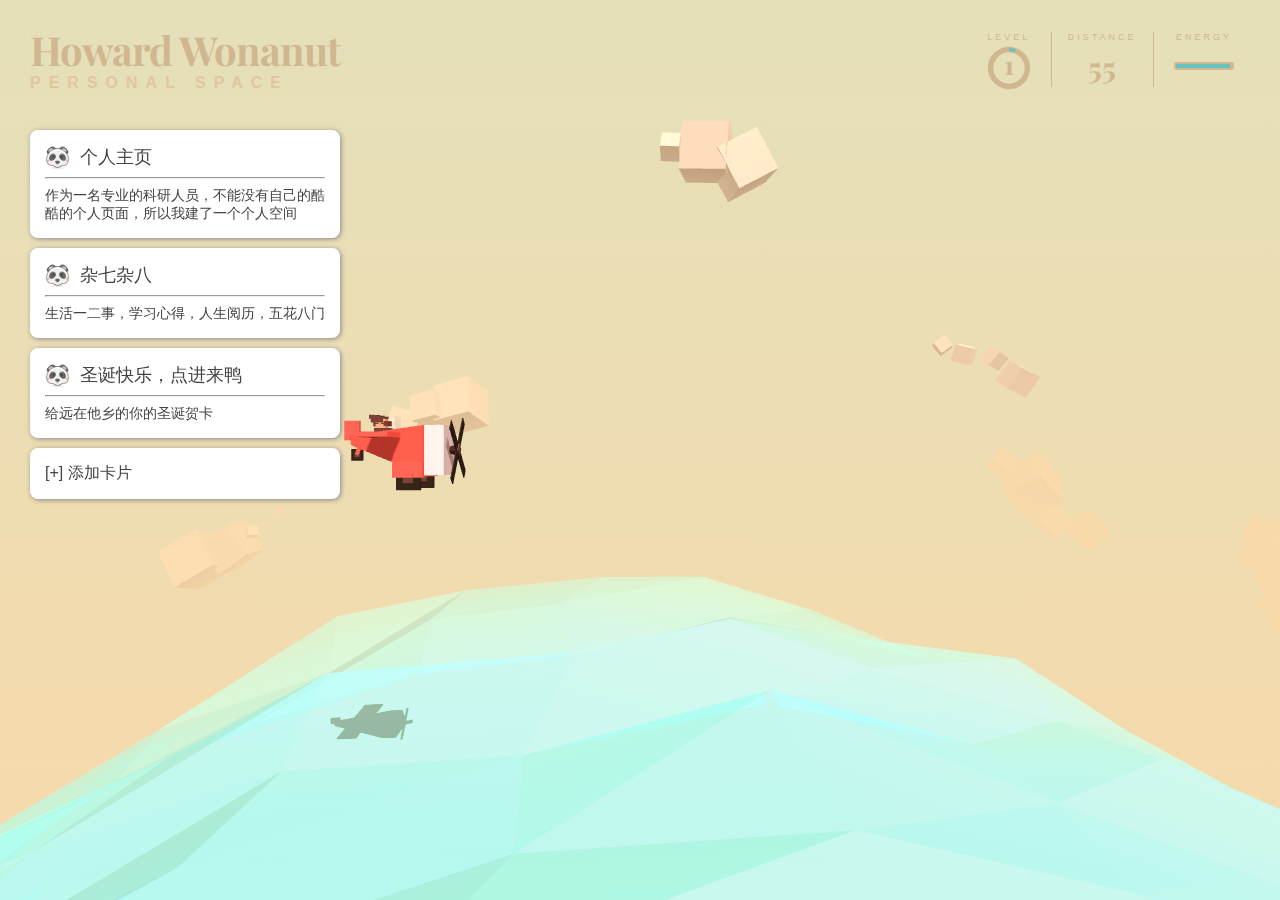
==== index.html @ b6fc9e32 "Add files via upload" ====
<html>
	<head>
		<meta charset="UTF-8" />
		<meta http-equiv="X-UA-Compatible" content="IE=edge">
		<meta name="viewport" content="width=device-width, initial-scale=1">
		<title>多拉的小窝</title>
		<meta name="description" content="Demo of the game: The Making of 'The Aviator': Animating a Basic 3D Scene with Three.js" />
		<meta name="keywords" content="three.js, webgl, tutorial, game, 3d, animation, airplane, web development, javascript" />
		<meta name="author" content="Karim Maaloul for Codrops" />
		<link rel="shortcut icon" href="img/favico.ico">
		<link href='https://fonts.googleapis.com/css?family=Playfair+Display:400,700,700italic' rel='stylesheet' type='text/css'>
		<link rel="stylesheet" type="text/css" href="css/demo.css" />
		<link rel="stylesheet" type="text/css" href="css/game.css" />
		<link rel="stylesheet" type="text/css" href="css/wonanut.css" />
		<script type="text/javascript" src="js/TweenMax.min.js"></script>
		<script type="text/javascript" src="js/three.min.js"></script>
		<script type="text/javascript" src="js/game.js" /></script>
		<!--[if IE]>
		  <script src="http://html5shiv.googlecode.com/svn/trunk/html5.js"></script>
		<![endif]-->
	</head>
	<body>
		<div class="game-holder" id="gameHolder">
			<div class="header">
				<h1>Howard Wonanut</h1>
				<h2>PERSONAL SPACE</h2>
			</div>
			<div class="score" id="score">
					<div class="score__content" id="level">
						<div class="score__label">level</div>
						<div class="score__value score__value--level" id="levelValue">1</div>
						<svg class="level-circle" id="levelCircle" viewbox="0 0 200 200">
							<circle id="levelCircleBgr" r="80" cx="100" cy="100" fill="none" stroke="#d1b790" stroke-width="24px" />
							<circle id="levelCircleStroke" r="80" cx="100" cy="100" fill="none" #f25346 stroke="#68c3c0" stroke-width="14px" stroke-dasharray="502" />
						</svg>
					</div>
					<div class="score__content" id="dist">
						<div class="score__label">distance</div>
						<div class="score__value score__value--dist" id="distValue">000</div>
					</div>
					<div class="score__content" id="energy">
						<div class="score__label">energy</div>
						<div class="score__value score__value--energy" id="energyValue">
							<div class="energy-bar" id="energyBar"></div>
						</div>
					</div>
				</div>
			<div class="world" id="world"></div>
			<div class="message message--replay" id="replayMessage">Click to Replay</div>
				
		</div>
		
		<div class="card_list">
			<div class="card" onclick="window.open('archives/Personal/index.html')">
				<div class="img">  
					<img src="img/favico.ico" width="25" height="25" />  
				</div>
				<div class="title">个人主页</div>
				<hr>
				<div class="description">作为一名专业的科研人员，不能没有自己的酷酷的个人页面，所以我建了一个个人空间</div>
			</div>
			<div class="card" onclick="window.open('archives/Life/index.html')">
				<div class="img">  
					<img src="img/favico.ico" width="25" height="25" />  
				</div>
				<div class="title">杂七杂八</div>
				<hr>
				<div class="description">生活一二事，学习心得，人生阅历，五花八门</div>
			</div>
			<div class="card" onclick="window.open('archives/Christmas/index.html')">
				<div class="img">  
					<img src="img/favico.ico" width="25" height="25" />  
				</div>
				<div class="title">圣诞快乐，点进来鸭</div>
				<hr>
				<div class="description">给远在他乡的你的圣诞贺卡</div>
			</div>
			<div class="card" onclick="alert('妄想改我的网页？不存在的')">
				<div class="add_card">[+] 添加卡片</div>
			</div>
		</div>
		

	</body>
</html>
---- css/demo.css ----
@font-face {
	font-family: 'codropsicons';
	font-weight: normal;
	font-style: normal;
	src: url('../fonts/codropsicons/codropsicons.eot');
	src: url('../fonts/codropsicons/codropsicons.eot?#iefix') format('embedded-opentype'), url('../fonts/codropsicons/codropsicons.woff') format('woff'), url('../fonts/codropsicons/codropsicons.ttf') format('truetype'), url('../fonts/codropsicons/codropsicons.svg#codropsicons') format('svg');
}

*,
*::after,
*::before {
	-webkit-box-sizing: border-box;
	box-sizing: border-box;
}

body {
	font-family: 'Avenir Next', Avenir, 'Helvetica Neue', Helvetica, Arial, sans-serif;
	margin: 0;
	color: #444;
	background: #f6f6f6;
}

a {
	text-decoration: none;
	color: #d1b790;
	outline: none;
}

a:hover,
a:focus {
	color: #bba077;
	outline: none;
}


/* Top Navigation Style */

.meta {
	font-size: 0.75em;
	line-height: 1;
	position: absolute;
	top: 1em;
	left: 1em;
	display: -webkit-flex;
	display: flex;
	-webkit-flex-wrap: wrap;
	flex-wrap: wrap;
	white-space: nowrap;
	border-top: 1px solid #d1b790;
}

.meta::after {
	content: '';
	position: absolute;
	top: 0;
	right: 0;
	width: 1px;
	height: 100%;
	background: #d1b790;
}

.meta a {
	display: block;
	padding: 1em 1.35em;
	border: 1px solid #d1b790;
	border-top: 0;
}

.meta a:not(:last-child) {
	border-right: 0;
}

.codrops-icon {
	width: 4em;
}

.codrops-icon span {
	display: none;
}

.codrops-icon::before {
	font-family: 'codropsicons';
	font-size: 1.15em;
	font-weight: normal;
	font-style: normal;
	font-variant: normal;
	line-height: 1;
	text-transform: none;
	speak: none;
	-webkit-font-smoothing: antialiased;
}

.codrops-icon--drop::before {
	content: '\e001';
	color: #09c;
}

.codrops-icon--prev::before {
	content: '\e004';
}


/* Demo links */

.demo-link {
	font-family: 'Playfair Display';
	font-weight: bold;
	text-align: center;
	letter-spacing: 0.2em;
	text-transform: uppercase;
}

.demo-link--current {
	color: #bba077;
}

@media screen and (max-width:40em) {
	.meta {
		right: 1em;
	}
	.demo-link {
		-webkit-flex: 1;
		flex: 1;
	}
}

/* Styles for sponsor */
body #cdawrap { top: auto; right: auto; bottom: 12px; left: 12px; border: 1px solid #d1b790; background: none; }
.partisan { position: absolute; bottom: 0; left: 0; width: 38em; padding: 4.5em 7.5em 1.5em 5.5em; }
.partisan__bg { position: absolute; bottom: 0; left: 0; width: 100%; height: 100%; pointer-events: none; opacity: 0.5; }
.partisan__link { position: relative; display: -webkit-flex; display: flex; -webkit-justify-content: center; justify-content: center; -webkit-align-items: center; align-items: center; }
.partisan__img, .partisan__title { opacity: 0.85; -webkit-transition: opacity 0.1s; transition: opacity 0.1s; }
.partisan__link:hover .partisan__img, .partisan__link:hover .partisan__title { opacity: 1; }
.partisan__img { max-width: 42%; }
.partisan__title { font-family: 'Playfair Display'; font-weight: bold; position: relative; margin: 0.5em 0 0 0.85em; color: #555d27; }
.partisan__title::before { content: 'Sponsored by:'; font-size: 0.5em; font-weight: bold; position: absolute; bottom: 100%; left: 0; padding: 0 0 1em 0; letter-spacing: 0.25em; text-transform: uppercase; color: #95a534; }
@media screen and (max-width:80em) {
	.partisan { font-size: 76%; }
	.partisan__title::before { font-size: 0.25em; }
}
@media screen and (max-width:60em) {
	.game-holder .message--instructions { bottom: 5.5em; }
	.partisan { width: 100%; height: auto; padding: 1.75em 0.5em 0.5em; text-align: center; background: rgba(190, 215, 48, 0.5); }
	.partisan__bg { display: none; }
	.partisan__img { display: none; }
	.partisan__title { margin: 0; }
	.partisan__title::before { width: 100%; padding: 0 0 0.25em; }
}
---- css/game.css ----
.game-holder {
	position: absolute;
	width: 100%;
	height: 100%;
	background: -webkit-linear-gradient(#e4e0ba, #f7d9aa);
	background: linear-gradient(#e4e0ba, #f7d9aa);
}

.world {
	position: absolute;
	overflow: hidden;
	width: 100%;
	height: 100%;
}

.header {
	padding-left: 30px;
	position: absolute;
	top: 30px;
	left: 0;
	width: 100%;
	text-align: left;
	pointer-events: none;
}

.header h1 {
	font-family: 'Playfair Display';
	font-size: 2.5em;
	line-height: 1;
	margin: 0;
	letter-spacing: -0.025em;
	color: #d1b790;
}

.header h1 span {
	font-size: 0.2em;
	font-style: italic;
	display: block;
	margin: 0 0 -1.5em -7em;
	letter-spacing: 0px;
}

.header h2 {
	font-size: 1em;
	margin: 0.25em 0;
	white-space: nowrap;
	text-indent: 0em;
	letter-spacing: 0.5em;
	text-transform: uppercase;
	color: #e1c7a0;
}

.score {
	width: 100%;
	margin: 2em 0 0;
	position: absolute;
	top: 0px;
	right: 30px;
	text-align: right;
	white-space: nowrap;
}

.score__content {
	position: relative;
	display: inline-block;
	padding: 0 1em;
	vertical-align: top;
}

.score__content:nth-child(2) {
	border-right: 1px solid #d1b790;
	border-left: 1px solid #d1b790;
}

.score__label {
	font-size: 9px;
	position: relative;
	margin: 0 0 0.5em 0;
	text-align: center;
	letter-spacing: 3px;
	text-transform: uppercase;
	color: #d1b790;
}

.score__value {
	font-family: 'Playfair Display';
	font-weight: bold;
	text-align: center;
	color: #d1b790;
}

.score__value--level {
	font-size: 26px;
}

.score__value--dist {
	font-size: 30px;
}

.level-circle {
	position: absolute;
	left: 50%;
	width: 46px;
	margin: -37px 0 0 -23px;
	-webkit-transform: rotate(-90deg);
	transform: rotate(-90deg);
}

.score__value--energy {
	position: relative;
	width: 60px;
	height: 8px;
	margin-top: 20px;
	border-radius: 3px;
	background-color: #d1b790;
}

.energy-bar {
	position: absolute;
	top: 0;
	right: 0;
	bottom: 0;
	left: 0;
	margin: 2px;
	background-color: #f25346;
	-webkit-animation-name: none;
	animation-name: none;
	-webkit-animation-duration: 150ms;
	animation-duration: 150ms;
	-webkit-animation-iteration-count: infinite;
	animation-iteration-count: infinite;
}

.message {
	font-weight: bold;
	position: absolute;
	left: 0;
	width: 100%;
	text-align: center;
	text-transform: uppercase;
	pointer-events: none;
}

.message--replay {
	font-size: 1.25vw;
	bottom: 40vh;
	display: none;
	text-indent: 0.5em;
	letter-spacing: 0.5em;
	color: #d1b790;
}

.message--instructions {
	font-family: 'Playfair Display';
	font-size: 0.85em;
	bottom: 8vh;
	letter-spacing: 0.2em;
	color: #68c3c0;
}

.message--instructions span {
	display: block;
	color: #d6483b;
	white-space: nowrap;
}

@-webkit-keyframes blinking {
	0% { opacity: 1; }
	50% { opacity: 0; }
	100% { opacity: 1; }
}

@keyframes blinking {
	0% { opacity: 1; }
	50% { opacity: 0; }
	100% { opacity: 1; }
}

@media screen and (max-width: 40em) {
	.header {
		font-size: 0.75em;
		top: 6.5em;
	}
	.header h2 {
		letter-spacing: 0.65em;
	}
}
---- css/wonanut.css ----
@font-face {
	font-family: 'christmas';
	src: url(../fonts/christmas/ChristmasSparkle.ttf);
}

.card_list {
	position:absolute;
	left:30px;
	top:120px;
}

.card {
	background:rgba(255,255,255,1);
	width:310px;
	border-radius:8px;
	box-shadow:1px 1px 5px #888;
	padding:15px;
	transition: 0.5s;
	margin-top: 10px;
}

.card:hover {
	transition: 0.5s;
	cursor:pointer;
	box-shadow:1px 1px 8px #444;
}

.card .img {
	width: 25px; 
	height: 25px; 
	float: left; 
	margin-right: 10px;
	border-radius: 50%; 
	overflow: hidden;
}

.card .title {
	font-family: STHeiti;
	font-size: 18px;
}

.card .description {
	font-family: Microsoft JhengHei;
	font-size: 14px;
}

.Christmas{
	width:60%;
	height:10%;
	background-color:#d1b790;
	position:absolute;
	opacity:0.3;
	top:15%;
	left:20%;
	text-align:center;
	padding-top:15px;
}

.Christmas a {
	color:red;
	font-family:christmas;
	animation:fontColor 5s linear infinite;
	font-size:50px;
}

@keyframes fontColor
{
0%   {color: red;}
50%  {color: blue;}
100% {color: green;}
}
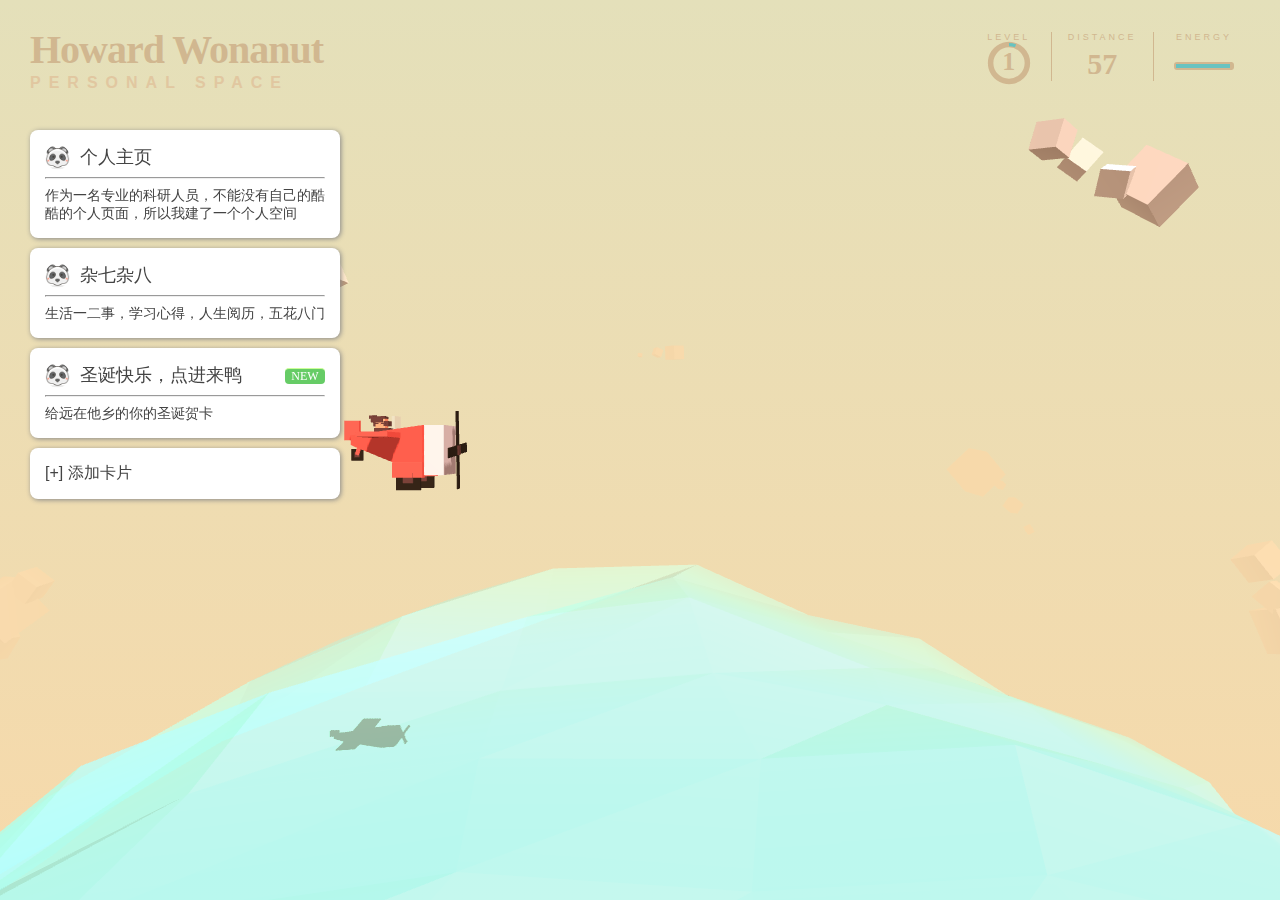
==== commit 57e827ee: "Add files via upload" ====
--- a/index.html
+++ b/index.html
@@ -8,7 +8,6 @@
 		<meta name="keywords" content="three.js, webgl, tutorial, game, 3d, animation, airplane, web development, javascript" />
 		<meta name="author" content="Karim Maaloul for Codrops" />
 		<link rel="shortcut icon" href="img/favico.ico">
-		<link href='https://fonts.googleapis.com/css?family=Playfair+Display:400,700,700italic' rel='stylesheet' type='text/css'>
 		<link rel="stylesheet" type="text/css" href="css/demo.css" />
 		<link rel="stylesheet" type="text/css" href="css/game.css" />
 		<link rel="stylesheet" type="text/css" href="css/wonanut.css" />
@@ -71,7 +70,7 @@
 				<div class="img">  
 					<img src="img/favico.ico" width="25" height="25" />  
 				</div>
-				<div class="title">圣诞快乐，点进来鸭</div>
+				<div class="title">圣诞快乐，点进来鸭<div class="label_green">NEW</div></div>
 				<hr>
 				<div class="description">给远在他乡的你的圣诞贺卡</div>
 			</div>
--- a/css/wonanut.css
+++ b/css/wonanut.css
@@ -44,6 +44,18 @@
 	font-size: 14px;
 }
 
+.label_green {
+	background-color:#66CC66;
+	color:white;
+	font-size:12px;
+	border-radius:4px;
+	border-top:1px solid #CCFF99;
+	width: 40px;
+	text-align:center;
+	margin-top: 5px;
+	float: right;
+}
+
 .Christmas{
 	width:60%;
 	height:10%;
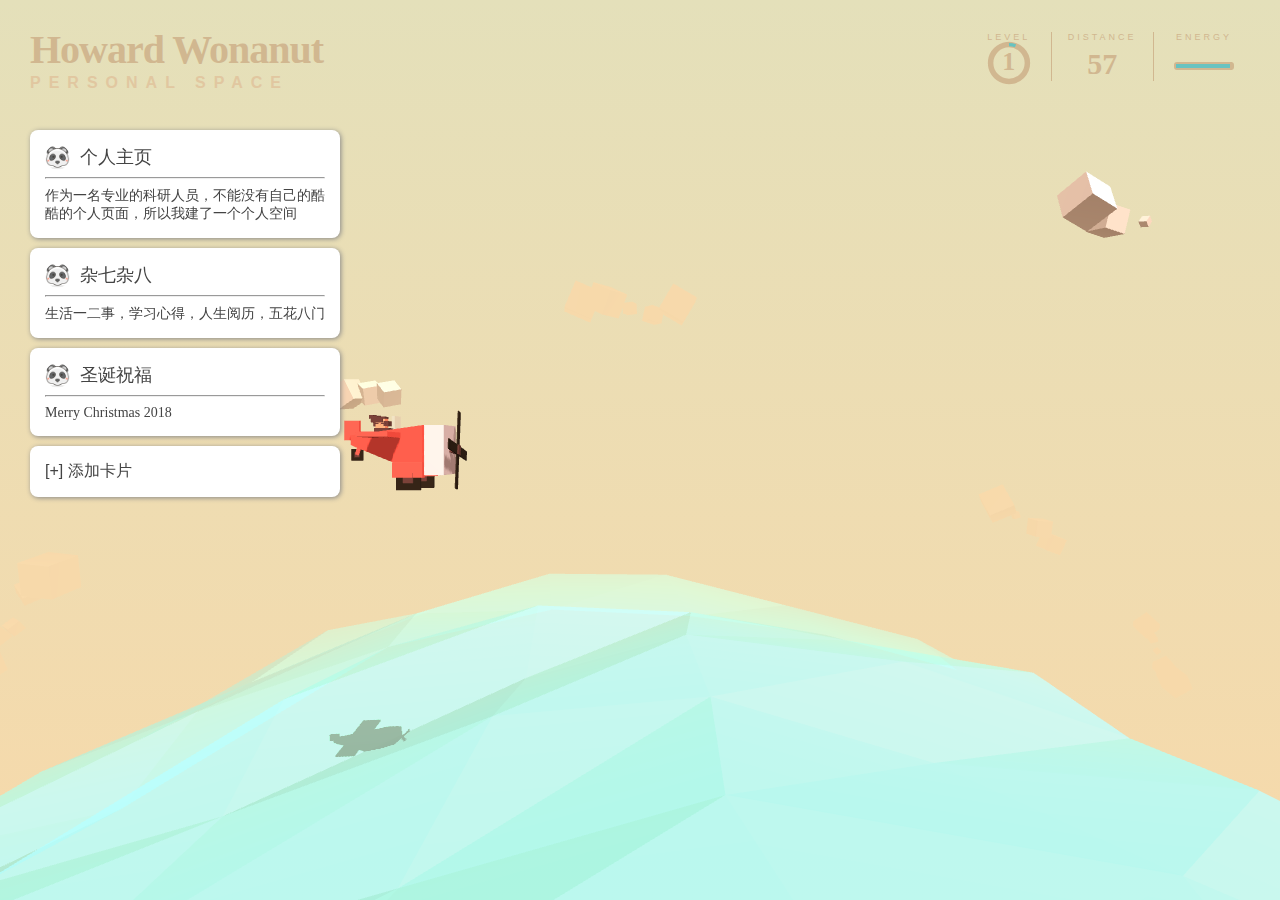
==== commit f563e54f: "Update index.html" ====
--- a/index.html
+++ b/index.html
@@ -9,7 +9,7 @@
 		<meta name="author" content="Karim Maaloul for Codrops" />
 		<link rel="shortcut icon" href="img/favico.ico">
 		<link rel="stylesheet" type="text/css" href="css/demo.css" />
-		<link rel="stylesheet" type="text/css" href="css/game.css" />
+		<link rel="stylesheet" type="text/css" href="css/game.css" />
 		<link rel="stylesheet" type="text/css" href="css/wonanut.css" />
 		<script type="text/javascript" src="js/TweenMax.min.js"></script>
 		<script type="text/javascript" src="js/three.min.js"></script>
@@ -23,61 +23,61 @@
 			<div class="header">
 				<h1>Howard Wonanut</h1>
 				<h2>PERSONAL SPACE</h2>
-			</div>
-			<div class="score" id="score">
-					<div class="score__content" id="level">
-						<div class="score__label">level</div>
-						<div class="score__value score__value--level" id="levelValue">1</div>
-						<svg class="level-circle" id="levelCircle" viewbox="0 0 200 200">
-							<circle id="levelCircleBgr" r="80" cx="100" cy="100" fill="none" stroke="#d1b790" stroke-width="24px" />
-							<circle id="levelCircleStroke" r="80" cx="100" cy="100" fill="none" #f25346 stroke="#68c3c0" stroke-width="14px" stroke-dasharray="502" />
-						</svg>
-					</div>
-					<div class="score__content" id="dist">
-						<div class="score__label">distance</div>
-						<div class="score__value score__value--dist" id="distValue">000</div>
-					</div>
-					<div class="score__content" id="energy">
-						<div class="score__label">energy</div>
-						<div class="score__value score__value--energy" id="energyValue">
-							<div class="energy-bar" id="energyBar"></div>
-						</div>
-					</div>
+			</div>
+			<div class="score" id="score">
+					<div class="score__content" id="level">
+						<div class="score__label">level</div>
+						<div class="score__value score__value--level" id="levelValue">1</div>
+						<svg class="level-circle" id="levelCircle" viewbox="0 0 200 200">
+							<circle id="levelCircleBgr" r="80" cx="100" cy="100" fill="none" stroke="#d1b790" stroke-width="24px" />
+							<circle id="levelCircleStroke" r="80" cx="100" cy="100" fill="none" #f25346 stroke="#68c3c0" stroke-width="14px" stroke-dasharray="502" />
+						</svg>
+					</div>
+					<div class="score__content" id="dist">
+						<div class="score__label">distance</div>
+						<div class="score__value score__value--dist" id="distValue">000</div>
+					</div>
+					<div class="score__content" id="energy">
+						<div class="score__label">energy</div>
+						<div class="score__value score__value--energy" id="energyValue">
+							<div class="energy-bar" id="energyBar"></div>
+						</div>
+					</div>
 				</div>
 			<div class="world" id="world"></div>
-			<div class="message message--replay" id="replayMessage">Click to Replay</div>
+			<div class="message message--replay" id="replayMessage">Click to Replay</div>
 				
-		</div>
-		
-		<div class="card_list">
-			<div class="card" onclick="window.open('archives/Personal/index.html')">
-				<div class="img">  
-					<img src="img/favico.ico" width="25" height="25" />  
-				</div>
-				<div class="title">个人主页</div>
-				<hr>
-				<div class="description">作为一名专业的科研人员，不能没有自己的酷酷的个人页面，所以我建了一个个人空间</div>
-			</div>
-			<div class="card" onclick="window.open('archives/Life/index.html')">
-				<div class="img">  
-					<img src="img/favico.ico" width="25" height="25" />  
-				</div>
-				<div class="title">杂七杂八</div>
-				<hr>
-				<div class="description">生活一二事，学习心得，人生阅历，五花八门</div>
-			</div>
-			<div class="card" onclick="window.open('archives/Christmas/index.html')">
-				<div class="img">  
-					<img src="img/favico.ico" width="25" height="25" />  
-				</div>
-				<div class="title">圣诞快乐，点进来鸭<div class="label_green">NEW</div></div>
-				<hr>
-				<div class="description">给远在他乡的你的圣诞贺卡</div>
-			</div>
-			<div class="card" onclick="alert('妄想改我的网页？不存在的')">
-				<div class="add_card">[+] 添加卡片</div>
-			</div>
-		</div>
+		</div>
+		
+		<div class="card_list">
+			<div class="card" onclick="window.open('archives/Personal/index.html')">
+				<div class="img">  
+					<img src="img/favico.ico" width="25" height="25" />  
+				</div>
+				<div class="title">个人主页</div>
+				<hr>
+				<div class="description">作为一名专业的科研人员，不能没有自己的酷酷的个人页面，所以我建了一个个人空间</div>
+			</div>
+			<div class="card" onclick="window.open('archives/Life/index.html')">
+				<div class="img">  
+					<img src="img/favico.ico" width="25" height="25" />  
+				</div>
+				<div class="title">杂七杂八</div>
+				<hr>
+				<div class="description">生活一二事，学习心得，人生阅历，五花八门</div>
+			</div>
+			<div class="card" onclick="window.open('archives/Christmas/index.html')">
+				<div class="img">  
+					<img src="img/favico.ico" width="25" height="25" />  
+				</div>
+				<div class="title">圣诞祝福</div>
+				<hr>
+				<div class="description">Merry Christmas 2018</div>
+			</div>
+			<div class="card" onclick="alert('妄想改我的网页？不存在的')">
+				<div class="add_card">[+] 添加卡片</div>
+			</div>
+		</div>
 		
 
 	</body>
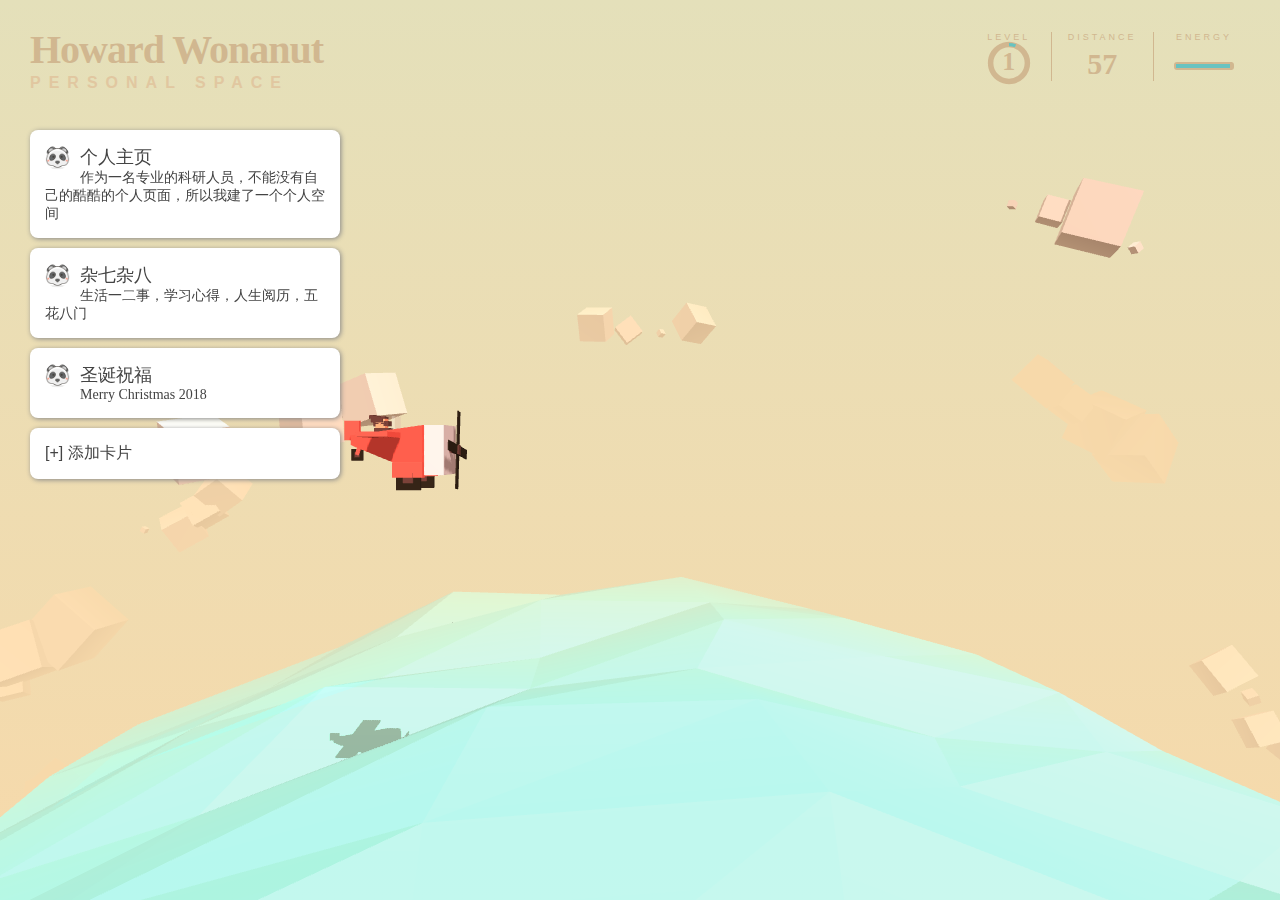
==== commit 9bdcc275: "Update index.html" ====
--- a/index.html
+++ b/index.html
@@ -51,11 +51,12 @@
 		
 		<div class="card_list">
 			<div class="card" onclick="window.open('archives/Personal/index.html')">
-				<div class="img">  
-					<img src="img/favico.ico" width="25" height="25" />  
+				<div class="card_head">
+					<div class="img">  
+						<img src="img/favico.ico" width="25" height="25" />  
+					</div>
+					<div class="title">个人主页</div>
 				</div>
-				<div class="title">个人主页</div>
-				<hr>
 				<div class="description">作为一名专业的科研人员，不能没有自己的酷酷的个人页面，所以我建了一个个人空间</div>
 			</div>
 			<div class="card" onclick="window.open('archives/Life/index.html')">
@@ -63,7 +64,6 @@
 					<img src="img/favico.ico" width="25" height="25" />  
 				</div>
 				<div class="title">杂七杂八</div>
-				<hr>
 				<div class="description">生活一二事，学习心得，人生阅历，五花八门</div>
 			</div>
 			<div class="card" onclick="window.open('archives/Christmas/index.html')">
@@ -71,7 +71,6 @@
 					<img src="img/favico.ico" width="25" height="25" />  
 				</div>
 				<div class="title">圣诞祝福</div>
-				<hr>
 				<div class="description">Merry Christmas 2018</div>
 			</div>
 			<div class="card" onclick="alert('妄想改我的网页？不存在的')">
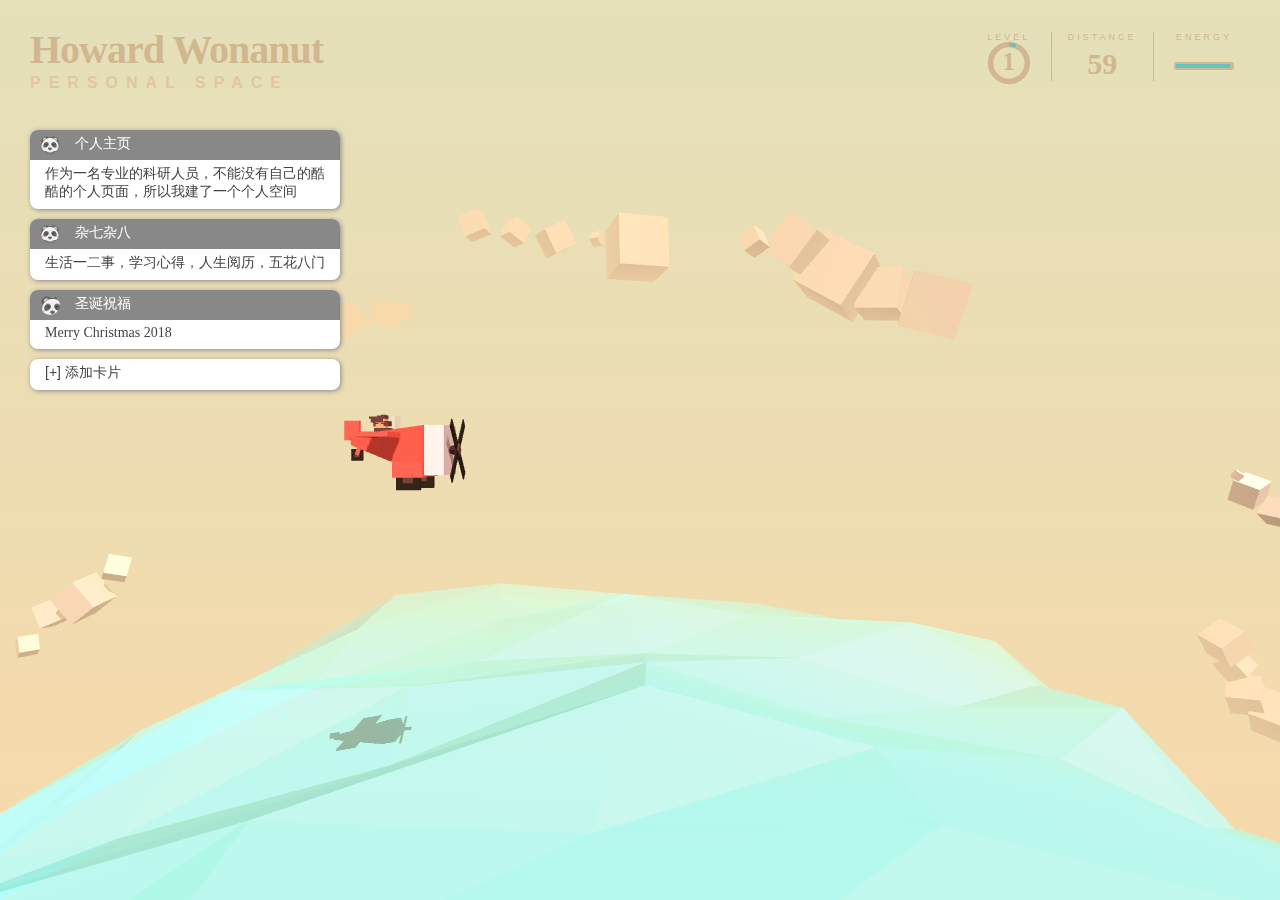
==== commit 55e07150: "Update index.html" ====
--- a/index.html
+++ b/index.html
@@ -8,6 +8,7 @@
 		<meta name="keywords" content="three.js, webgl, tutorial, game, 3d, animation, airplane, web development, javascript" />
 		<meta name="author" content="Karim Maaloul for Codrops" />
 		<link rel="shortcut icon" href="img/favico.ico">
+		
 		<link rel="stylesheet" type="text/css" href="css/demo.css" />
 		<link rel="stylesheet" type="text/css" href="css/game.css" />
 		<link rel="stylesheet" type="text/css" href="css/wonanut.css" />
@@ -53,24 +54,28 @@
 			<div class="card" onclick="window.open('archives/Personal/index.html')">
 				<div class="card_head">
 					<div class="img">  
-						<img src="img/favico.ico" width="25" height="25" />  
+						<img src="img/favico.ico" width="20" height="20" />  
 					</div>
 					<div class="title">个人主页</div>
 				</div>
 				<div class="description">作为一名专业的科研人员，不能没有自己的酷酷的个人页面，所以我建了一个个人空间</div>
 			</div>
 			<div class="card" onclick="window.open('archives/Life/index.html')">
-				<div class="img">  
-					<img src="img/favico.ico" width="25" height="25" />  
+				<div class="card_head">
+					<div class="img">  
+						<img src="img/favico.ico" width="20" height="20" />  
+					</div>
+					<div class="title">杂七杂八</div>
 				</div>
-				<div class="title">杂七杂八</div>
 				<div class="description">生活一二事，学习心得，人生阅历，五花八门</div>
 			</div>
 			<div class="card" onclick="window.open('archives/Christmas/index.html')">
-				<div class="img">  
-					<img src="img/favico.ico" width="25" height="25" />  
+				<div class="card_head">
+					<div class="img">  
+						<img src="img/favico.ico" width="25" height="25" />  
+					</div>
+					<div class="title">圣诞祝福</div>
 				</div>
-				<div class="title">圣诞祝福</div>
 				<div class="description">Merry Christmas 2018</div>
 			</div>
 			<div class="card" onclick="alert('妄想改我的网页？不存在的')">
--- a/css/wonanut.css
+++ b/css/wonanut.css
@@ -14,9 +14,9 @@
 	width:310px;
 	border-radius:8px;
 	box-shadow:1px 1px 5px #888;
-	padding:15px;
 	transition: 0.5s;
 	margin-top: 10px;
+	padding-bottom: 8px;
 }
 
 .card:hover {
@@ -25,21 +25,36 @@
 	box-shadow:1px 1px 8px #444;
 }
 
+.card_head {
+	width: 100%;
+	height: 30px;
+	background-color: #888;
+	color: white;
+	border-top-left-radius: 8px;
+	border-top-right-radius: 8px;
+	padding-left: 10px;
+	padding-top: 5px;
+	padding-bottom: 5px;
+}
+
 .card .img {
-	width: 25px; 
-	height: 25px; 
+	width: 20px; 
+	height: 20px; 
 	float: left; 
-	margin-right: 10px;
+	margin-right: 15px;
 	border-radius: 50%; 
 	overflow: hidden;
 }
 
 .card .title {
 	font-family: STHeiti;
-	font-size: 18px;
+	font-size: 14px;
 }
 
 .card .description {
+	padding-top: 5px;
+	padding-left: 15px;
+	padding-right: 15px;
 	font-family: Microsoft JhengHei;
 	font-size: 14px;
 }
@@ -47,7 +62,7 @@
 .label_green {
 	background-color:#66CC66;
 	color:white;
-	font-size:12px;
+	font-size:6px;
 	border-radius:4px;
 	border-top:1px solid #CCFF99;
 	width: 40px;
@@ -68,6 +83,12 @@
 	padding-top:15px;
 }
 
+.add_card {
+	font-size: 14px;
+	padding-left: 15px;
+	padding-top: 5px;
+}
+
 .Christmas a {
 	color:red;
 	font-family:christmas;
@@ -80,4 +101,4 @@
 0%   {color: red;}
 50%  {color: blue;}
 100% {color: green;}
-}+}
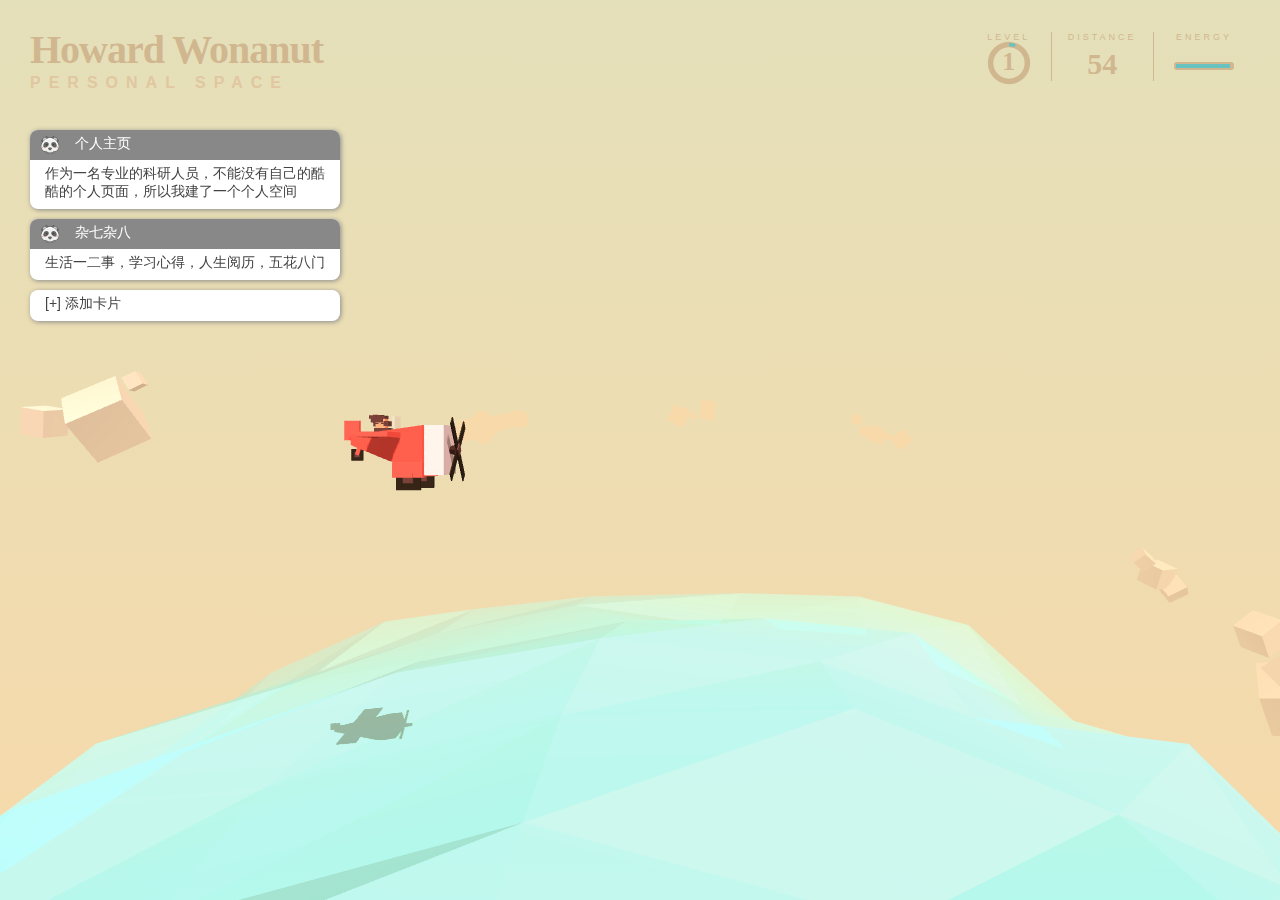
==== commit 71af4a2b: "Update index.html" ====
--- a/index.html
+++ b/index.html
@@ -69,6 +69,7 @@
 				</div>
 				<div class="description">生活一二事，学习心得，人生阅历，五花八门</div>
 			</div>
+			<!--
 			<div class="card" onclick="window.open('archives/Christmas/index.html')">
 				<div class="card_head">
 					<div class="img">  
@@ -78,6 +79,7 @@
 				</div>
 				<div class="description">Merry Christmas 2018</div>
 			</div>
+			-->
 			<div class="card" onclick="alert('妄想改我的网页？不存在的')">
 				<div class="add_card">[+] 添加卡片</div>
 			</div>
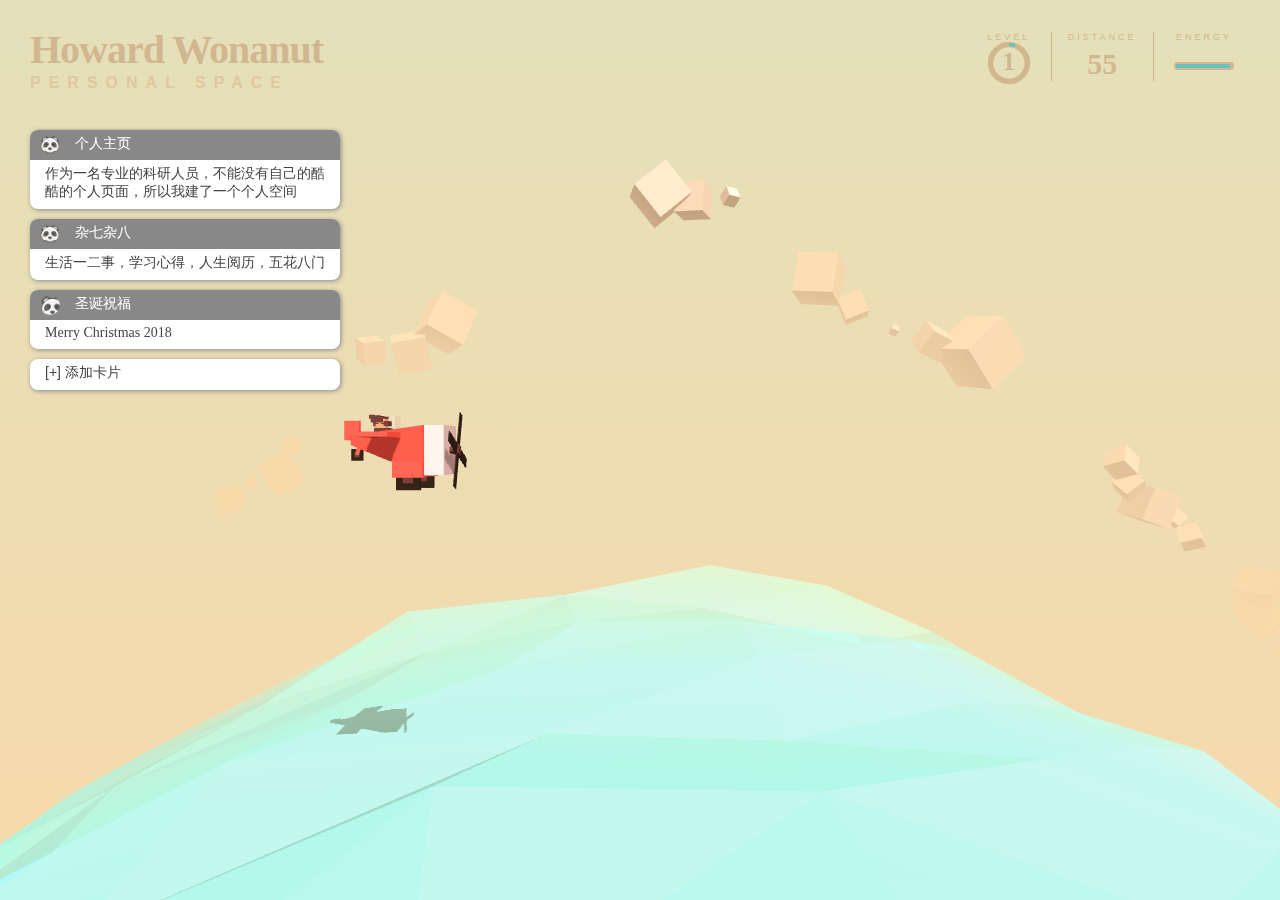
==== commit d3a3ec29: "Update index.html" ====
--- a/index.html
+++ b/index.html
@@ -69,7 +69,7 @@
 				</div>
 				<div class="description">生活一二事，学习心得，人生阅历，五花八门</div>
 			</div>
-			<!--
+			
 			<div class="card" onclick="window.open('archives/Christmas/index.html')">
 				<div class="card_head">
 					<div class="img">  
@@ -79,7 +79,7 @@
 				</div>
 				<div class="description">Merry Christmas 2018</div>
 			</div>
-			-->
+			
 			<div class="card" onclick="alert('妄想改我的网页？不存在的')">
 				<div class="add_card">[+] 添加卡片</div>
 			</div>
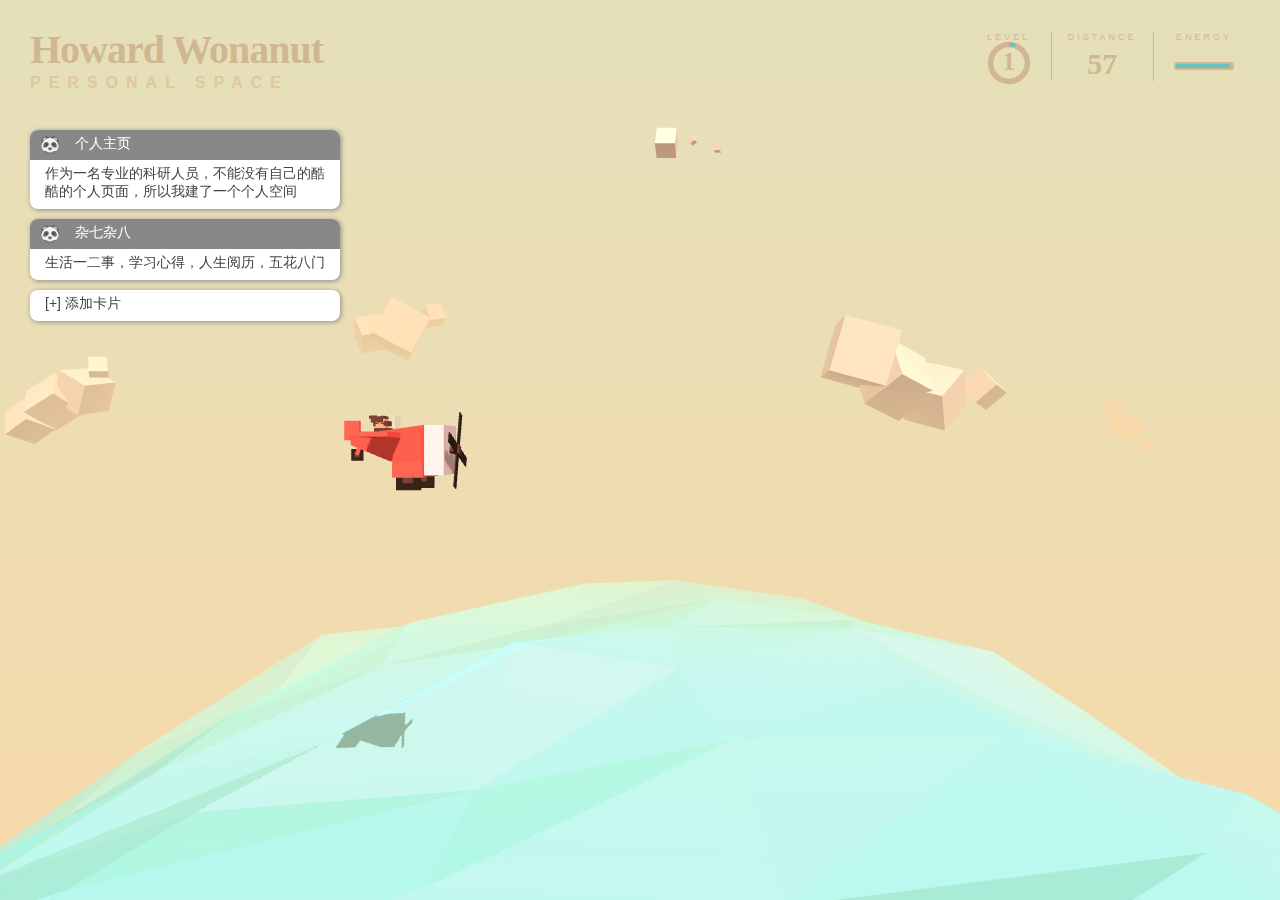
==== commit ac46e768: "Update index.html" ====
--- a/index.html
+++ b/index.html
@@ -69,7 +69,7 @@
 				</div>
 				<div class="description">生活一二事，学习心得，人生阅历，五花八门</div>
 			</div>
-			
+			<!--
 			<div class="card" onclick="window.open('archives/Christmas/index.html')">
 				<div class="card_head">
 					<div class="img">  
@@ -79,6 +79,7 @@
 				</div>
 				<div class="description">Merry Christmas 2018</div>
 			</div>
+			-->
 			
 			<div class="card" onclick="alert('妄想改我的网页？不存在的')">
 				<div class="add_card">[+] 添加卡片</div>
